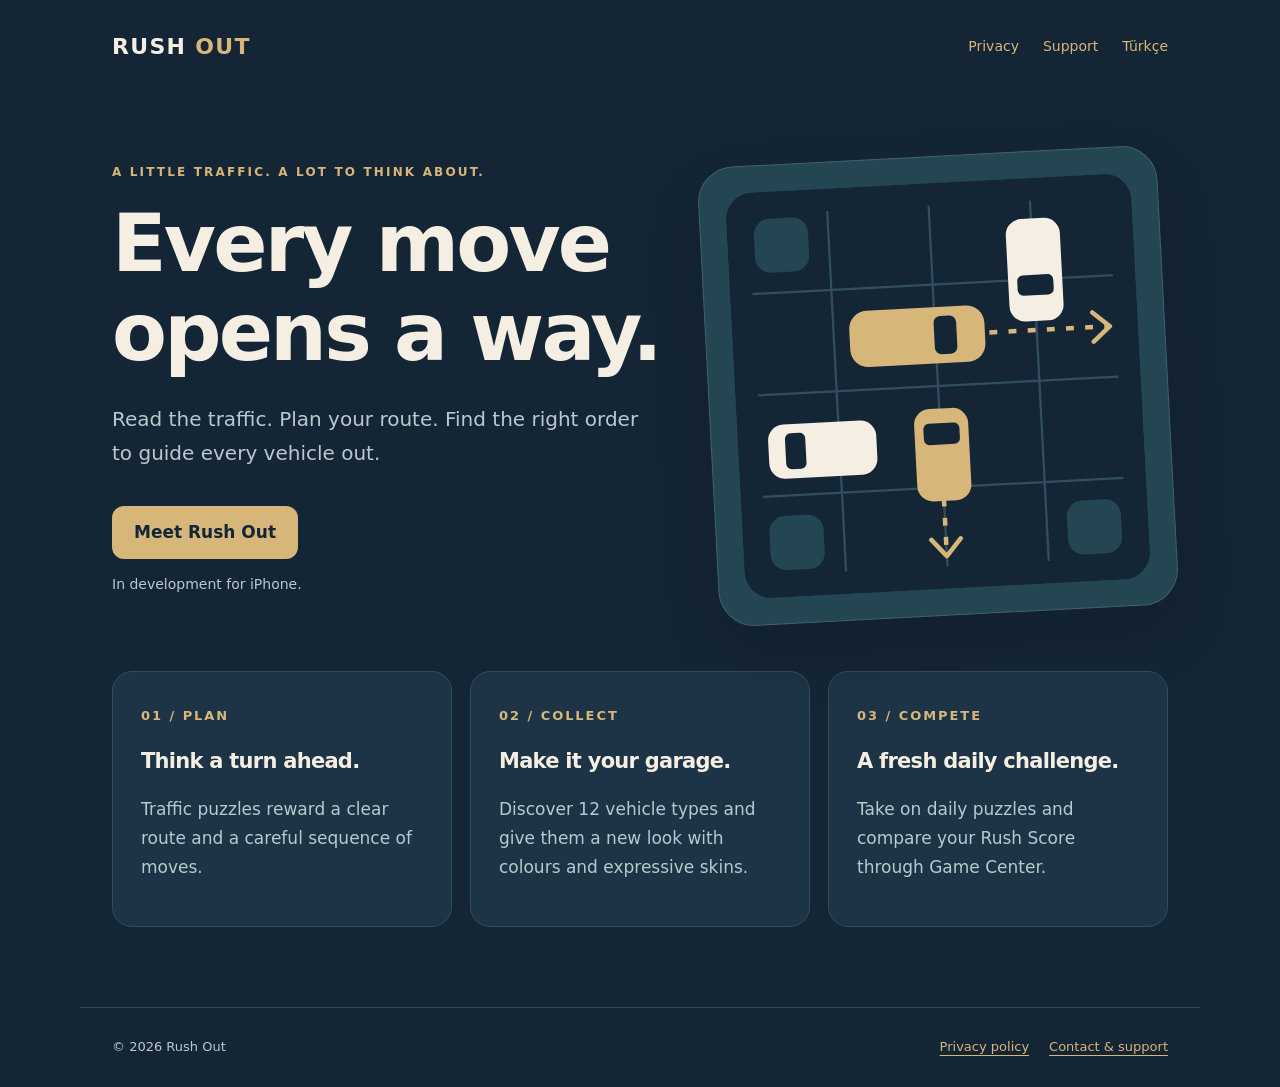
==== index.html @ 6f152d2d "Publish Rush Out website, privacy and support in English and Turkish" ====
<!doctype html><html lang="en"><head><meta charset="utf-8"><meta name="viewport" content="width=device-width,initial-scale=1"><meta name="theme-color" content="#142536"><meta name="description" content="Rush Out traffic puzzles. Game information, support and privacy policy."><title>Traffic puzzles · Rush Out</title><link rel="stylesheet" href="/style.css"></head><body><header><a class="brand" href="/">RUSH <span>OUT</span></a><nav aria-label="Main navigation"><a href="/privacy/">Privacy</a><a href="/support/">Support</a><a href="/tr/" lang="tr">Türkçe</a></nav></header><main><section class="hero"><div><div class="eyebrow">A little traffic. A lot to think about.</div><h1>Every move<br>opens a way.</h1><p class="lead">Read the traffic. Plan your route. Find the right order to guide every vehicle out.</p><a class="button" href="/support/">Meet Rush Out</a><p class="meta">In development for iPhone.</p></div><div class="art" aria-hidden="true"><svg viewBox="0 0 360 360" xmlns="http://www.w3.org/2000/svg"><rect width="360" height="360" rx="24" fill="#142536"/><g stroke="#314f60" stroke-width="2"><path d="M20 90H340M20 180H340M20 270H340M90 20V340M180 20V340M270 20V340"/></g><g fill="#244653"><rect x="24" y="24" width="48" height="48" rx="14"/><rect x="288" y="288" width="48" height="48" rx="14"/><rect x="24" y="288" width="48" height="48" rx="14"/></g><path d="M228 135H335M180 246V330" stroke="#D7B679" stroke-width="4" stroke-dasharray="7 10"/><path d="m320 122 15 13-15 13m-153 168 13 15 13-15" fill="none" stroke="#D7B679" stroke-width="4" stroke-linecap="round" stroke-linejoin="round"/><g fill="#D7B679"><rect x="104" y="110" width="120" height="50" rx="16"/><rect x="157" y="200" width="48" height="82" rx="14"/></g><g fill="#F4EEE3"><rect x="247" y="36" width="48" height="91" rx="14"/><rect x="27" y="207" width="96" height="48" rx="14"/></g><g fill="#142536"><rect x="179" y="118" width="20" height="34" rx="6"/><rect x="165" y="213" width="32" height="19" rx="5"/><rect x="255" y="86" width="32" height="18" rx="5"/><rect x="42" y="215" width="18" height="32" rx="5"/></g></svg></div></section><section class="cards" aria-label="Inside the game"><article class="card"><span class="number">01 / PLAN</span><h3>Think a turn ahead.</h3><p>Traffic puzzles reward a clear route and a careful sequence of moves.</p></article><article class="card"><span class="number">02 / COLLECT</span><h3>Make it your garage.</h3><p>Discover 12 vehicle types and give them a new look with colours and expressive skins.</p></article><article class="card"><span class="number">03 / COMPETE</span><h3>A fresh daily challenge.</h3><p>Take on daily puzzles and compare your Rush Score through Game Center.</p></article></section></main><footer><span>© 2026 Rush Out</span><div><a href="/privacy/">Privacy policy</a><a href="/support/">Contact & support</a></div></footer></body></html>
---- style.css ----
*{box-sizing:border-box}html{scroll-behavior:smooth}body{margin:0;background:#142536;color:#F4EEE3;font:17px/1.7 system-ui,-apple-system,BlinkMacSystemFont,"Segoe UI",sans-serif}a{color:#D7B679;text-underline-offset:4px}a:hover{color:#fff}a:focus-visible{outline:3px solid #D7B679;outline-offset:5px}header,main,footer{max-width:1120px;margin:auto;padding:28px 32px}header{display:flex;align-items:center;justify-content:space-between;gap:24px;flex-wrap:wrap}.brand{font-size:22px;font-weight:850;letter-spacing:.06em;color:#F4EEE3;text-decoration:none}.brand span{color:#D7B679}nav{display:flex;gap:24px;flex-wrap:wrap}nav a{text-decoration:none;font-size:14px}h1,h2,h3{line-height:1.12;letter-spacing:-.035em}h1{font-size:clamp(42px,7vw,80px);max-width:780px;margin:16px 0 24px}h2{font-size:28px;margin:42px 0 16px}h3{font-size:21px}.eyebrow{text-transform:uppercase;color:#D7B679;font-size:12px;font-weight:750;letter-spacing:.18em}.lead{color:#B9C9CE;font-size:20px;max-width:620px}.hero{display:grid;grid-template-columns:1.2fr 1fr;align-items:center;gap:44px;min-height:550px;padding:28px 0 48px}.button{display:inline-block;background:#D7B679;color:#142536;border-radius:12px;padding:12px 22px;text-decoration:none;font-weight:750;margin-top:16px}.button:hover{background:#F4EEE3;color:#142536}.art{background:#244653;border:1px solid #45616a;border-radius:36px;padding:26px;box-shadow:0 28px 60px #0002;transform:rotate(-3deg)}.art svg{display:block;width:100%;height:auto}.cards{display:grid;grid-template-columns:repeat(3,1fr);gap:18px}.card{background:#1c3445;border:1px solid #324d5b;border-radius:20px;padding:28px}.card p{color:#B9C9CE}.number{color:#D7B679;font-size:13px;font-weight:bold;letter-spacing:.15em}.document{max-width:820px;margin:30px auto 70px}.document h1{font-size:clamp(38px,6vw,58px)}.document h2{padding-top:8px}.document p,.document li{color:#d1dce0}.document ul{padding-left:24px}.note{border-left:3px solid #D7B679;background:#244653;padding:18px 24px;border-radius:0 12px 12px 0}.meta{color:#B9C9CE;font-size:14px}.contact{overflow-wrap:anywhere}footer{border-top:1px solid #324d5b;margin-top:52px;display:flex;justify-content:space-between;gap:18px;flex-wrap:wrap;font-size:13px;color:#B9C9CE}footer div{display:flex;gap:20px;flex-wrap:wrap}@media(max-width:720px){header,main,footer{padding:22px}nav{gap:16px}.hero{grid-template-columns:1fr;gap:24px;padding-top:12px}.art{max-width:420px;width:100%;margin:auto}.cards{grid-template-columns:1fr}h1{font-size:48px}.document{margin-top:18px}.lead{font-size:18px}}@media(prefers-reduced-motion:reduce){html{scroll-behavior:auto}}
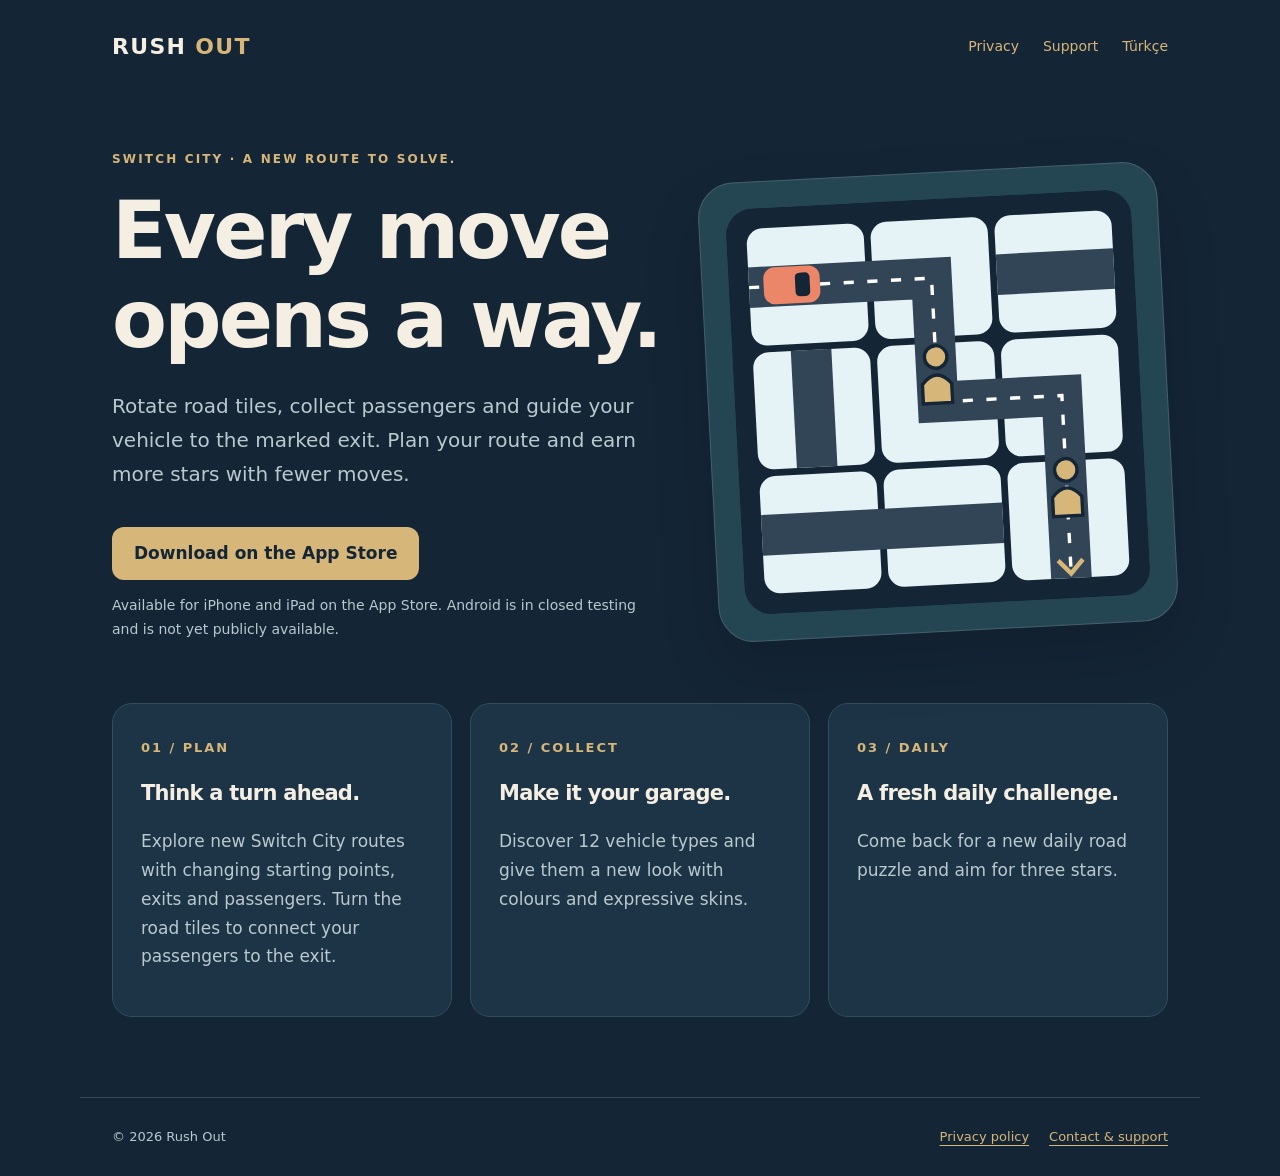
==== commit 6f609d83: "Update Rush Out gameplay and public availability" ====
--- a/index.html
+++ b/index.html
@@ -1 +1 @@
-<!doctype html><html lang="en"><head><meta charset="utf-8"><meta name="viewport" content="width=device-width,initial-scale=1"><meta name="theme-color" content="#142536"><meta name="description" content="Rush Out traffic puzzles. Game information, support and privacy policy."><title>Traffic puzzles · Rush Out</title><link rel="stylesheet" href="/style.css"></head><body><header><a class="brand" href="/">RUSH <span>OUT</span></a><nav aria-label="Main navigation"><a href="/privacy/">Privacy</a><a href="/support/">Support</a><a href="/tr/" lang="tr">Türkçe</a></nav></header><main><section class="hero"><div><div class="eyebrow">A little traffic. A lot to think about.</div><h1>Every move<br>opens a way.</h1><p class="lead">Read the traffic. Plan your route. Find the right order to guide every vehicle out.</p><a class="button" href="/support/">Meet Rush Out</a><p class="meta">In development for iPhone.</p></div><div class="art" aria-hidden="true"><svg viewBox="0 0 360 360" xmlns="http://www.w3.org/2000/svg"><rect width="360" height="360" rx="24" fill="#142536"/><g stroke="#314f60" stroke-width="2"><path d="M20 90H340M20 180H340M20 270H340M90 20V340M180 20V340M270 20V340"/></g><g fill="#244653"><rect x="24" y="24" width="48" height="48" rx="14"/><rect x="288" y="288" width="48" height="48" rx="14"/><rect x="24" y="288" width="48" height="48" rx="14"/></g><path d="M228 135H335M180 246V330" stroke="#D7B679" stroke-width="4" stroke-dasharray="7 10"/><path d="m320 122 15 13-15 13m-153 168 13 15 13-15" fill="none" stroke="#D7B679" stroke-width="4" stroke-linecap="round" stroke-linejoin="round"/><g fill="#D7B679"><rect x="104" y="110" width="120" height="50" rx="16"/><rect x="157" y="200" width="48" height="82" rx="14"/></g><g fill="#F4EEE3"><rect x="247" y="36" width="48" height="91" rx="14"/><rect x="27" y="207" width="96" height="48" rx="14"/></g><g fill="#142536"><rect x="179" y="118" width="20" height="34" rx="6"/><rect x="165" y="213" width="32" height="19" rx="5"/><rect x="255" y="86" width="32" height="18" rx="5"/><rect x="42" y="215" width="18" height="32" rx="5"/></g></svg></div></section><section class="cards" aria-label="Inside the game"><article class="card"><span class="number">01 / PLAN</span><h3>Think a turn ahead.</h3><p>Traffic puzzles reward a clear route and a careful sequence of moves.</p></article><article class="card"><span class="number">02 / COLLECT</span><h3>Make it your garage.</h3><p>Discover 12 vehicle types and give them a new look with colours and expressive skins.</p></article><article class="card"><span class="number">03 / COMPETE</span><h3>A fresh daily challenge.</h3><p>Take on daily puzzles and compare your Rush Score through Game Center.</p></article></section></main><footer><span>© 2026 Rush Out</span><div><a href="/privacy/">Privacy policy</a><a href="/support/">Contact & support</a></div></footer></body></html>+<!doctype html><html lang="en"><head><meta charset="utf-8"><meta name="viewport" content="width=device-width,initial-scale=1"><meta name="theme-color" content="#142536"><meta name="description" content="Rush Out traffic puzzles. Game information, support and privacy policy."><title>Traffic puzzles · Rush Out</title><link rel="stylesheet" href="/style.css"></head><body><header><a class="brand" href="/">RUSH <span>OUT</span></a><nav aria-label="Main navigation"><a href="/privacy/">Privacy</a><a href="/support/">Support</a><a href="/tr/" lang="tr">Türkçe</a></nav></header><main><section class="hero"><div><div class="eyebrow">Switch City · A new route to solve.</div><h1>Every move<br>opens a way.</h1><p class="lead">Rotate road tiles, collect passengers and guide your vehicle to the marked exit. Plan your route and earn more stars with fewer moves.</p><a class="button" href="https://apps.apple.com/app/id6813908945">Download on the App Store</a><p class="meta">Available for iPhone and iPad on the App Store. Android is in closed testing and is not yet publicly available.</p></div><div class="art" aria-hidden="true"><svg viewBox="0 0 360 360" xmlns="http://www.w3.org/2000/svg"><rect width="360" height="360" rx="24" fill="#142536"/><rect x="18" y="18" width="104" height="104" rx="14" fill="#e5f2f6"/><rect x="128" y="18" width="104" height="104" rx="14" fill="#e5f2f6"/><rect x="238" y="18" width="104" height="104" rx="14" fill="#e5f2f6"/><rect x="18" y="128" width="104" height="104" rx="14" fill="#e5f2f6"/><rect x="128" y="128" width="104" height="104" rx="14" fill="#e5f2f6"/><rect x="238" y="128" width="104" height="104" rx="14" fill="#e5f2f6"/><rect x="18" y="238" width="104" height="104" rx="14" fill="#e5f2f6"/><rect x="128" y="238" width="104" height="104" rx="14" fill="#e5f2f6"/><rect x="238" y="238" width="104" height="104" rx="14" fill="#e5f2f6"/><g fill="none" stroke="#314557" stroke-width="36"><path d="M18 70H180V180H290V342"/><path d="M70 128V232M238 70H342M18 290H232"/></g><path d="M18 70H180V180H290V342" fill="none" stroke="#fff" stroke-width="3" stroke-dasharray="9 12"/><g fill="#D7B679" stroke="#142536" stroke-width="3"><circle cx="180" cy="140" r="10"/><path d="M167 164Q180 148 193 164V181H167Z"/><circle cx="290" cy="246" r="10"/><path d="M277 270Q290 254 303 270V287H277Z"/></g><rect x="31" y="53" width="50" height="33" rx="10" fill="#eb8768"/><rect x="59" y="59" width="13" height="21" rx="4" fill="#142536"/><path d="m279 326 11 12 11-12" fill="none" stroke="#D7B679" stroke-width="4"/></svg></div></section><section class="cards" aria-label="Inside the game"><article class="card"><span class="number">01 / PLAN</span><h3>Think a turn ahead.</h3><p>Explore new Switch City routes with changing starting points, exits and passengers. Turn the road tiles to connect your passengers to the exit.</p></article><article class="card"><span class="number">02 / COLLECT</span><h3>Make it your garage.</h3><p>Discover 12 vehicle types and give them a new look with colours and expressive skins.</p></article><article class="card"><span class="number">03 / DAILY</span><h3>A fresh daily challenge.</h3><p>Come back for a new daily road puzzle and aim for three stars.</p></article></section></main><footer><span>© 2026 Rush Out</span><div><a href="/privacy/">Privacy policy</a><a href="/support/">Contact & support</a></div></footer></body></html>
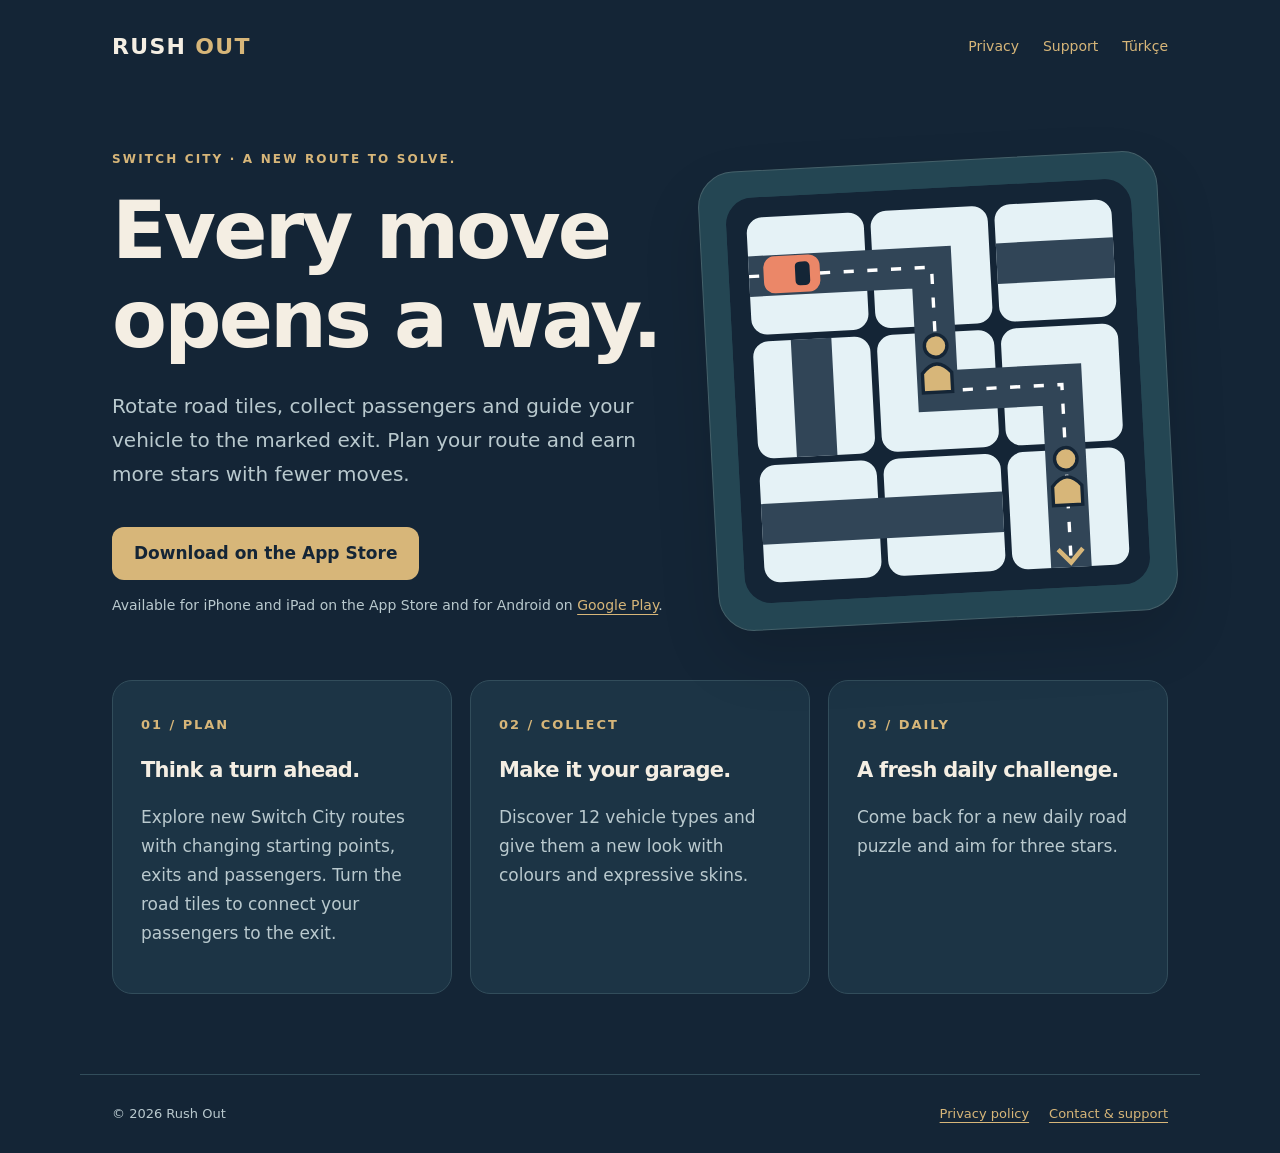
==== commit 06b4b037: "Align Rush Out site and privacy text with published 1.0.5" ====
--- a/index.html
+++ b/index.html
@@ -1 +1 @@
-<!doctype html><html lang="en"><head><meta charset="utf-8"><meta name="viewport" content="width=device-width,initial-scale=1"><meta name="theme-color" content="#142536"><meta name="description" content="Rush Out traffic puzzles. Game information, support and privacy policy."><title>Traffic puzzles · Rush Out</title><link rel="stylesheet" href="/style.css"></head><body><header><a class="brand" href="/">RUSH <span>OUT</span></a><nav aria-label="Main navigation"><a href="/privacy/">Privacy</a><a href="/support/">Support</a><a href="/tr/" lang="tr">Türkçe</a></nav></header><main><section class="hero"><div><div class="eyebrow">Switch City · A new route to solve.</div><h1>Every move<br>opens a way.</h1><p class="lead">Rotate road tiles, collect passengers and guide your vehicle to the marked exit. Plan your route and earn more stars with fewer moves.</p><a class="button" href="https://apps.apple.com/app/id6813908945">Download on the App Store</a><p class="meta">Available for iPhone and iPad on the App Store. Android is in closed testing and is not yet publicly available.</p></div><div class="art" aria-hidden="true"><svg viewBox="0 0 360 360" xmlns="http://www.w3.org/2000/svg"><rect width="360" height="360" rx="24" fill="#142536"/><rect x="18" y="18" width="104" height="104" rx="14" fill="#e5f2f6"/><rect x="128" y="18" width="104" height="104" rx="14" fill="#e5f2f6"/><rect x="238" y="18" width="104" height="104" rx="14" fill="#e5f2f6"/><rect x="18" y="128" width="104" height="104" rx="14" fill="#e5f2f6"/><rect x="128" y="128" width="104" height="104" rx="14" fill="#e5f2f6"/><rect x="238" y="128" width="104" height="104" rx="14" fill="#e5f2f6"/><rect x="18" y="238" width="104" height="104" rx="14" fill="#e5f2f6"/><rect x="128" y="238" width="104" height="104" rx="14" fill="#e5f2f6"/><rect x="238" y="238" width="104" height="104" rx="14" fill="#e5f2f6"/><g fill="none" stroke="#314557" stroke-width="36"><path d="M18 70H180V180H290V342"/><path d="M70 128V232M238 70H342M18 290H232"/></g><path d="M18 70H180V180H290V342" fill="none" stroke="#fff" stroke-width="3" stroke-dasharray="9 12"/><g fill="#D7B679" stroke="#142536" stroke-width="3"><circle cx="180" cy="140" r="10"/><path d="M167 164Q180 148 193 164V181H167Z"/><circle cx="290" cy="246" r="10"/><path d="M277 270Q290 254 303 270V287H277Z"/></g><rect x="31" y="53" width="50" height="33" rx="10" fill="#eb8768"/><rect x="59" y="59" width="13" height="21" rx="4" fill="#142536"/><path d="m279 326 11 12 11-12" fill="none" stroke="#D7B679" stroke-width="4"/></svg></div></section><section class="cards" aria-label="Inside the game"><article class="card"><span class="number">01 / PLAN</span><h3>Think a turn ahead.</h3><p>Explore new Switch City routes with changing starting points, exits and passengers. Turn the road tiles to connect your passengers to the exit.</p></article><article class="card"><span class="number">02 / COLLECT</span><h3>Make it your garage.</h3><p>Discover 12 vehicle types and give them a new look with colours and expressive skins.</p></article><article class="card"><span class="number">03 / DAILY</span><h3>A fresh daily challenge.</h3><p>Come back for a new daily road puzzle and aim for three stars.</p></article></section></main><footer><span>© 2026 Rush Out</span><div><a href="/privacy/">Privacy policy</a><a href="/support/">Contact & support</a></div></footer></body></html>+<!doctype html><html lang="en"><head><meta charset="utf-8"><meta name="viewport" content="width=device-width,initial-scale=1"><meta name="theme-color" content="#142536"><meta name="description" content="Rush Out traffic puzzles. Game information, support and privacy policy."><title>Traffic puzzles · Rush Out</title><link rel="stylesheet" href="/style.css"></head><body><header><a class="brand" href="/">RUSH <span>OUT</span></a><nav aria-label="Main navigation"><a href="/privacy/">Privacy</a><a href="/support/">Support</a><a href="/tr/" lang="tr">Türkçe</a></nav></header><main><section class="hero"><div><div class="eyebrow">Switch City · A new route to solve.</div><h1>Every move<br>opens a way.</h1><p class="lead">Rotate road tiles, collect passengers and guide your vehicle to the marked exit. Plan your route and earn more stars with fewer moves.</p><a class="button" href="https://apps.apple.com/app/id6813908945">Download on the App Store</a><p class="meta">Available for iPhone and iPad on the App Store and for Android on <a href="https://play.google.com/store/apps/details?id=com.rushout.game">Google Play</a>.</p></div><div class="art" aria-hidden="true"><svg viewBox="0 0 360 360" xmlns="http://www.w3.org/2000/svg"><rect width="360" height="360" rx="24" fill="#142536"/><rect x="18" y="18" width="104" height="104" rx="14" fill="#e5f2f6"/><rect x="128" y="18" width="104" height="104" rx="14" fill="#e5f2f6"/><rect x="238" y="18" width="104" height="104" rx="14" fill="#e5f2f6"/><rect x="18" y="128" width="104" height="104" rx="14" fill="#e5f2f6"/><rect x="128" y="128" width="104" height="104" rx="14" fill="#e5f2f6"/><rect x="238" y="128" width="104" height="104" rx="14" fill="#e5f2f6"/><rect x="18" y="238" width="104" height="104" rx="14" fill="#e5f2f6"/><rect x="128" y="238" width="104" height="104" rx="14" fill="#e5f2f6"/><rect x="238" y="238" width="104" height="104" rx="14" fill="#e5f2f6"/><g fill="none" stroke="#314557" stroke-width="36"><path d="M18 70H180V180H290V342"/><path d="M70 128V232M238 70H342M18 290H232"/></g><path d="M18 70H180V180H290V342" fill="none" stroke="#fff" stroke-width="3" stroke-dasharray="9 12"/><g fill="#D7B679" stroke="#142536" stroke-width="3"><circle cx="180" cy="140" r="10"/><path d="M167 164Q180 148 193 164V181H167Z"/><circle cx="290" cy="246" r="10"/><path d="M277 270Q290 254 303 270V287H277Z"/></g><rect x="31" y="53" width="50" height="33" rx="10" fill="#eb8768"/><rect x="59" y="59" width="13" height="21" rx="4" fill="#142536"/><path d="m279 326 11 12 11-12" fill="none" stroke="#D7B679" stroke-width="4"/></svg></div></section><section class="cards" aria-label="Inside the game"><article class="card"><span class="number">01 / PLAN</span><h3>Think a turn ahead.</h3><p>Explore new Switch City routes with changing starting points, exits and passengers. Turn the road tiles to connect your passengers to the exit.</p></article><article class="card"><span class="number">02 / COLLECT</span><h3>Make it your garage.</h3><p>Discover 12 vehicle types and give them a new look with colours and expressive skins.</p></article><article class="card"><span class="number">03 / DAILY</span><h3>A fresh daily challenge.</h3><p>Come back for a new daily road puzzle and aim for three stars.</p></article></section></main><footer><span>© 2026 Rush Out</span><div><a href="/privacy/">Privacy policy</a><a href="/support/">Contact & support</a></div></footer></body></html>
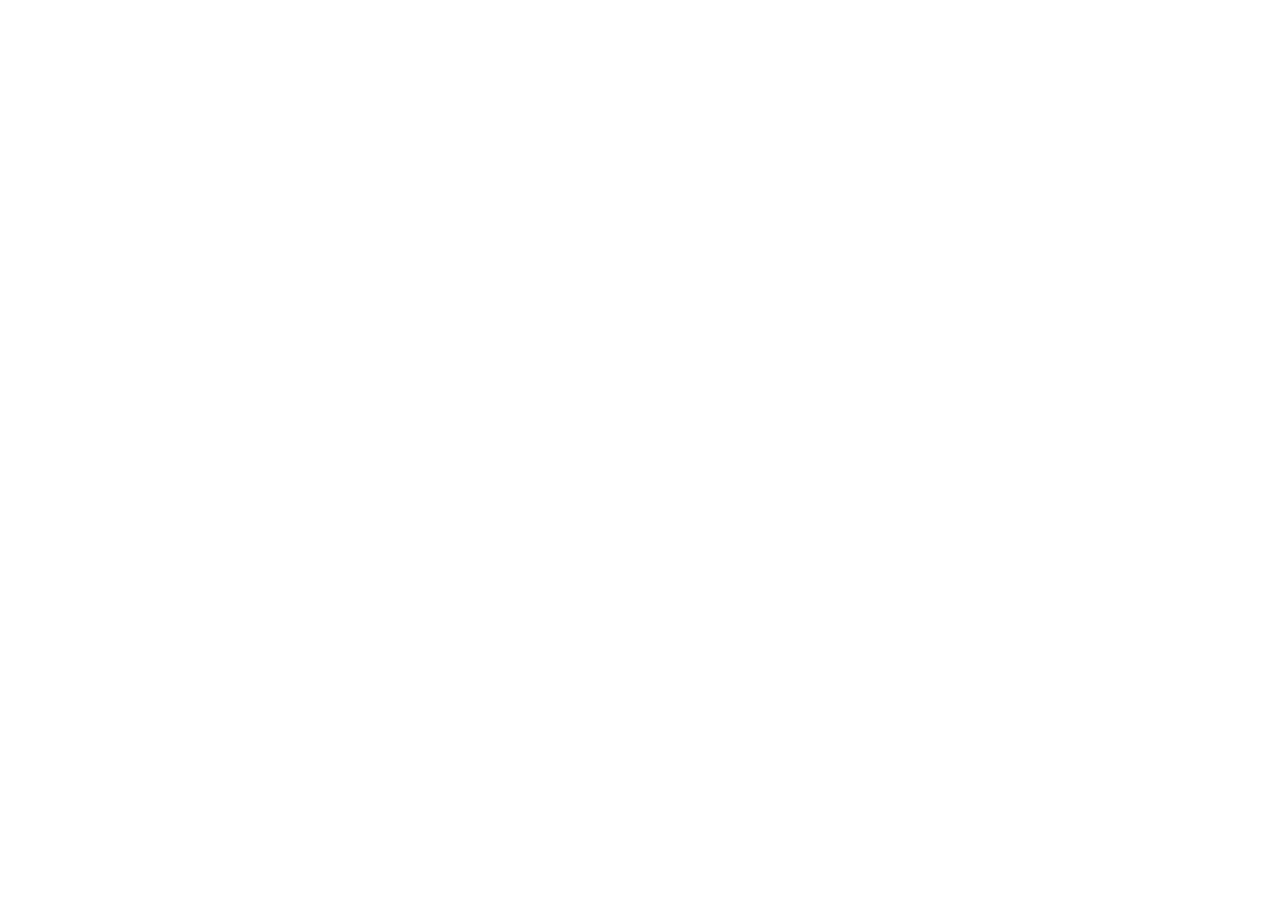
==== commit 224923ac: "Forward Rush Out pages to daviestudio.com app-ads.txt, robots.txt and .nojekyll stay unchanged.  Co-" ====
--- a/index.html
+++ b/index.html
@@ -1 +1,6 @@
-<!doctype html><html lang="en"><head><meta charset="utf-8"><meta name="viewport" content="width=device-width,initial-scale=1"><meta name="theme-color" content="#142536"><meta name="description" content="Rush Out traffic puzzles. Game information, support and privacy policy."><title>Traffic puzzles · Rush Out</title><link rel="stylesheet" href="/style.css"></head><body><header><a class="brand" href="/">RUSH <span>OUT</span></a><nav aria-label="Main navigation"><a href="/privacy/">Privacy</a><a href="/support/">Support</a><a href="/tr/" lang="tr">Türkçe</a></nav></header><main><section class="hero"><div><div class="eyebrow">Switch City · A new route to solve.</div><h1>Every move<br>opens a way.</h1><p class="lead">Rotate road tiles, collect passengers and guide your vehicle to the marked exit. Plan your route and earn more stars with fewer moves.</p><a class="button" href="https://apps.apple.com/app/id6813908945">Download on the App Store</a><p class="meta">Available for iPhone and iPad on the App Store and for Android on <a href="https://play.google.com/store/apps/details?id=com.rushout.game">Google Play</a>.</p></div><div class="art" aria-hidden="true"><svg viewBox="0 0 360 360" xmlns="http://www.w3.org/2000/svg"><rect width="360" height="360" rx="24" fill="#142536"/><rect x="18" y="18" width="104" height="104" rx="14" fill="#e5f2f6"/><rect x="128" y="18" width="104" height="104" rx="14" fill="#e5f2f6"/><rect x="238" y="18" width="104" height="104" rx="14" fill="#e5f2f6"/><rect x="18" y="128" width="104" height="104" rx="14" fill="#e5f2f6"/><rect x="128" y="128" width="104" height="104" rx="14" fill="#e5f2f6"/><rect x="238" y="128" width="104" height="104" rx="14" fill="#e5f2f6"/><rect x="18" y="238" width="104" height="104" rx="14" fill="#e5f2f6"/><rect x="128" y="238" width="104" height="104" rx="14" fill="#e5f2f6"/><rect x="238" y="238" width="104" height="104" rx="14" fill="#e5f2f6"/><g fill="none" stroke="#314557" stroke-width="36"><path d="M18 70H180V180H290V342"/><path d="M70 128V232M238 70H342M18 290H232"/></g><path d="M18 70H180V180H290V342" fill="none" stroke="#fff" stroke-width="3" stroke-dasharray="9 12"/><g fill="#D7B679" stroke="#142536" stroke-width="3"><circle cx="180" cy="140" r="10"/><path d="M167 164Q180 148 193 164V181H167Z"/><circle cx="290" cy="246" r="10"/><path d="M277 270Q290 254 303 270V287H277Z"/></g><rect x="31" y="53" width="50" height="33" rx="10" fill="#eb8768"/><rect x="59" y="59" width="13" height="21" rx="4" fill="#142536"/><path d="m279 326 11 12 11-12" fill="none" stroke="#D7B679" stroke-width="4"/></svg></div></section><section class="cards" aria-label="Inside the game"><article class="card"><span class="number">01 / PLAN</span><h3>Think a turn ahead.</h3><p>Explore new Switch City routes with changing starting points, exits and passengers. Turn the road tiles to connect your passengers to the exit.</p></article><article class="card"><span class="number">02 / COLLECT</span><h3>Make it your garage.</h3><p>Discover 12 vehicle types and give them a new look with colours and expressive skins.</p></article><article class="card"><span class="number">03 / DAILY</span><h3>A fresh daily challenge.</h3><p>Come back for a new daily road puzzle and aim for three stars.</p></article></section></main><footer><span>© 2026 Rush Out</span><div><a href="/privacy/">Privacy policy</a><a href="/support/">Contact & support</a></div></footer></body></html>+<!doctype html>
+<html lang="en"><head><meta charset="utf-8"><meta name="viewport" content="width=device-width, initial-scale=1">
+<title>This page has moved · Rush Out</title><meta name="robots" content="noindex, follow">
+<link rel="canonical" href="https://daviestudio.com/apps/rush-out/"><meta http-equiv="refresh" content="0; url=https://daviestudio.com/apps/rush-out/">
+<script>location.replace("https://daviestudio.com/apps/rush-out/"+location.hash)</script></head>
+<body><p>Rush Out’s pages are now on daviestudio.com. <a href="https://daviestudio.com/apps/rush-out/">Continue</a></p></body></html>
